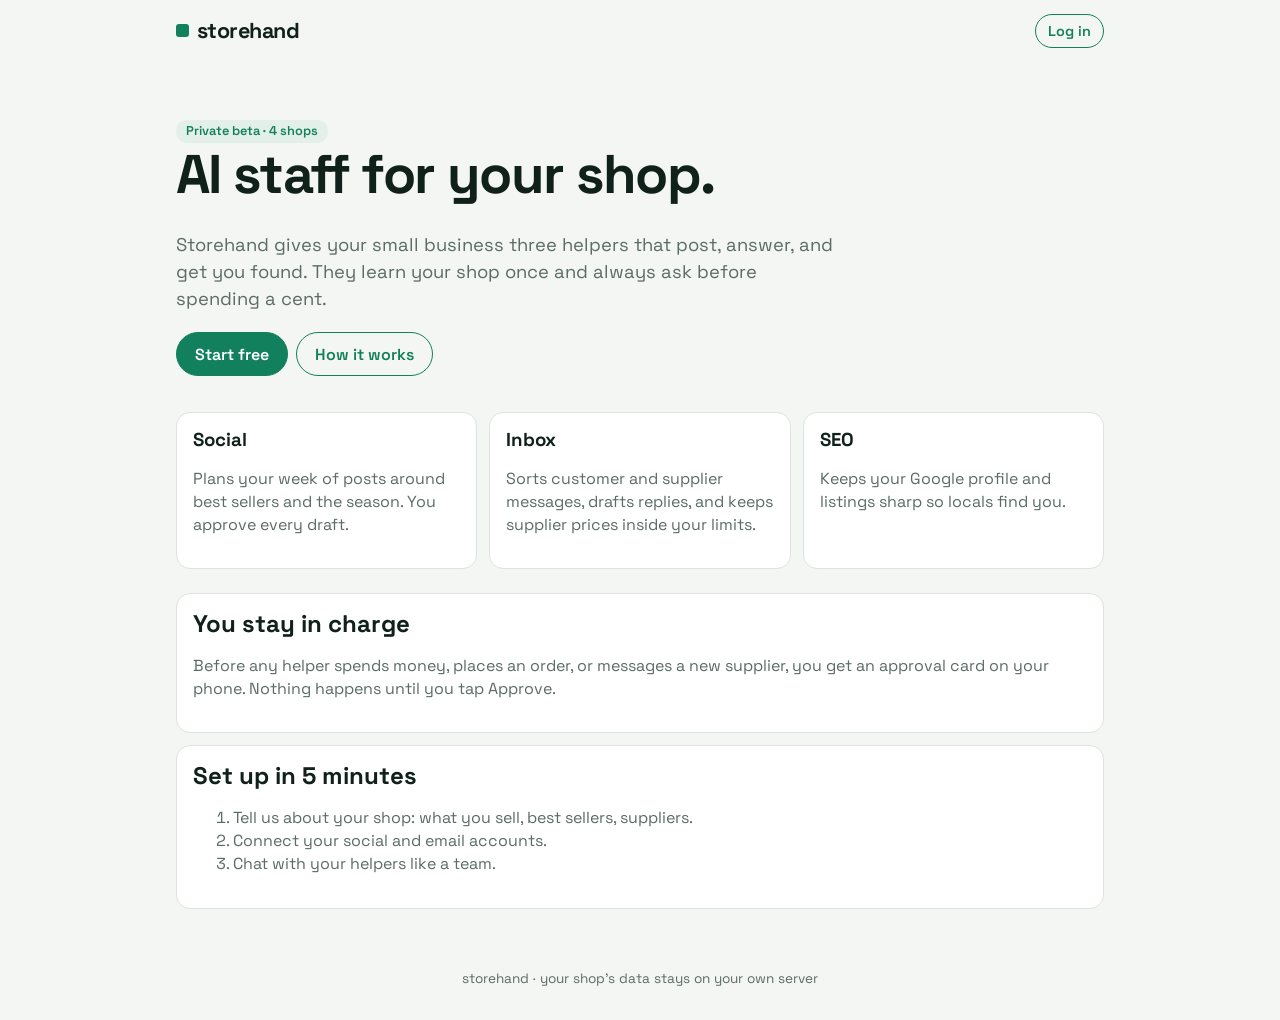
==== web/site/index.html @ 9e709774 "Cloudflare Pages site: landing, auth, onboarding wizard, dashboard; ISSUES.md Co-Authored-By: Claude" ====
<!doctype html><html lang="en"><head><meta charset="utf-8"><meta name="viewport" content="width=device-width,initial-scale=1"><meta name="theme-color" content="#12805C"><link rel="preconnect" href="https://fonts.googleapis.com"><link rel="preconnect" href="https://fonts.gstatic.com" crossorigin><link href="https://fonts.googleapis.com/css2?family=Space+Grotesk:wght@400;500;600;700&display=swap" rel="stylesheet"><link rel="stylesheet" href="styles.css"><script src="config.js"></script><title>storehand: AI staff for your shop</title>
<meta name="description" content="Three AI helpers for small shops: social posts, inbox and suppliers, and getting found online. They always ask before spending a cent."></head>
<body>
<header class="top"><a class="wordmark" href="index.html">storehand</a><a class="btn small ghost" href="login.html">Log in</a></header>
<main class="wrap">
  <section class="hero">
    <span class="pill">Private beta · 4 shops</span>
    <h1>AI staff for your shop.</h1>
    <p class="muted">Storehand gives your small business three helpers that post, answer, and get you found. They learn your shop once and always ask before spending a cent.</p>
    <div class="row" style="max-width:360px;margin-top:20px"><a class="btn" href="login.html#signup">Start free</a><a class="btn ghost" href="#how">How it works</a></div>
  </section>
  <section class="grid three" id="how">
    <div class="card"><h3>Social</h3><p class="muted">Plans your week of posts around best sellers and the season. You approve every draft.</p></div>
    <div class="card"><h3>Inbox</h3><p class="muted">Sorts customer and supplier messages, drafts replies, and keeps supplier prices inside your limits.</p></div>
    <div class="card"><h3>SEO</h3><p class="muted">Keeps your Google profile and listings sharp so locals find you.</p></div>
  </section>
  <section class="card">
    <h2>You stay in charge</h2>
    <p class="muted">Before any helper spends money, places an order, or messages a new supplier, you get an approval card on your phone. Nothing happens until you tap Approve.</p>
  </section>
  <section class="card">
    <h2>Set up in 5 minutes</h2>
    <ol class="muted"><li>Tell us about your shop: what you sell, best sellers, suppliers.</li><li>Connect your social and email accounts.</li><li>Chat with your helpers like a team.</li></ol>
  </section>
</main>
<footer>storehand · your shop's data stays on your own server</footer>
</body></html>
---- web/site/styles.css ----
:root{--accent:#12805C;--accent-2:#0e6a4c;--ink:#10201B;--bg:#F4F6F3;--card:#fff;--muted:#5b6b65;--line:#dde3de;--warn:#b45309;--radius:14px;font-family:"Space Grotesk",system-ui,sans-serif;color:var(--ink);background:var(--bg)}
*{box-sizing:border-box}body{margin:0;min-height:100vh;background:var(--bg);line-height:1.45}
a{color:var(--accent)}h1,h2,h3{line-height:1.15;margin:0 0 .5em}
.wrap{max-width:960px;margin:0 auto;padding:16px}
.top{display:flex;align-items:center;justify-content:space-between;padding:14px 16px;max-width:960px;margin:0 auto}
.wordmark{font-weight:700;font-size:1.35rem;letter-spacing:-.02em;color:var(--ink);text-decoration:none;text-transform:lowercase}
.wordmark::before{content:"";display:inline-block;width:.6em;height:.6em;border-radius:3px;background:var(--accent);margin-right:.35em;vertical-align:.05em}
.btn{display:inline-flex;align-items:center;justify-content:center;gap:.4em;min-height:44px;padding:0 18px;border-radius:999px;border:1.5px solid var(--accent);background:var(--accent);color:#fff;font:inherit;font-weight:600;text-decoration:none;cursor:pointer}
.btn:hover{background:var(--accent-2)}.btn.ghost{background:transparent;color:var(--accent)}.btn.small{min-height:34px;padding:0 12px;font-size:.9rem}.btn.danger{background:#fff;color:#b42318;border-color:#b42318}
.btn:disabled{opacity:.5;cursor:default}
.card{background:var(--card);border:1px solid var(--line);border-radius:var(--radius);padding:16px;margin:12px 0}
.muted{color:var(--muted)}.small{font-size:.88rem}
label{display:block;font-weight:600;margin:14px 0 6px}
input,textarea,select{width:100%;font:inherit;padding:12px;border:1.5px solid var(--line);border-radius:10px;background:#fff;color:var(--ink)}
input:focus,textarea:focus,select:focus{outline:none;border-color:var(--accent)}
textarea{min-height:90px;resize:vertical}
.row{display:flex;gap:8px;align-items:center}.row>*{flex:1}.row>.btn{flex:0 0 auto}
.hero{padding:40px 0 24px}.hero h1{font-size:clamp(2rem,8vw,3.4rem);letter-spacing:-.03em}.hero p{font-size:1.15rem;max-width:36em}
.grid{display:grid;gap:12px;grid-template-columns:1fr}
@media(min-width:720px){.grid.three{grid-template-columns:repeat(3,1fr)}.grid.two{grid-template-columns:1fr 1fr}}
.pill{display:inline-block;padding:2px 10px;border-radius:999px;background:#e3efe9;color:var(--accent);font-size:.8rem;font-weight:600}
.pill.warn{background:#fdf0dc;color:var(--warn)}
.tabs{display:flex;gap:4px;overflow-x:auto;border-bottom:1px solid var(--line);position:sticky;top:0;background:var(--bg);z-index:2;padding:0 8px}
.tabs button{flex:0 0 auto;background:none;border:0;border-bottom:3px solid transparent;padding:12px 12px;font:inherit;font-weight:600;color:var(--muted);cursor:pointer}
.tabs button.on{color:var(--ink);border-color:var(--accent)}
.steps{display:flex;gap:4px;margin:8px 0 16px}.steps i{flex:1;height:5px;border-radius:3px;background:var(--line)}.steps i.on{background:var(--accent)}
.list>*+*{border-top:1px solid var(--line)}.item{padding:12px 0;display:flex;gap:10px;align-items:center;justify-content:space-between}
.chat{display:flex;flex-direction:column;gap:8px;max-height:55vh;overflow-y:auto;padding:4px}
.bubble{max-width:85%;padding:10px 12px;border-radius:14px;background:#fff;border:1px solid var(--line);white-space:pre-wrap;word-wrap:break-word}
.bubble.me{align-self:flex-end;background:var(--accent);color:#fff;border-color:var(--accent)}
.bubble.err{border-color:#f1b0a9;background:#fff5f4}
.notice{padding:12px;border-radius:10px;background:#fdf0dc;color:#7a3e06;margin:12px 0}
.ok{padding:12px;border-radius:10px;background:#e3efe9;color:var(--accent-2);margin:12px 0}
.hide{display:none!important}
footer{padding:32px 16px;text-align:center;color:var(--muted);font-size:.85rem}
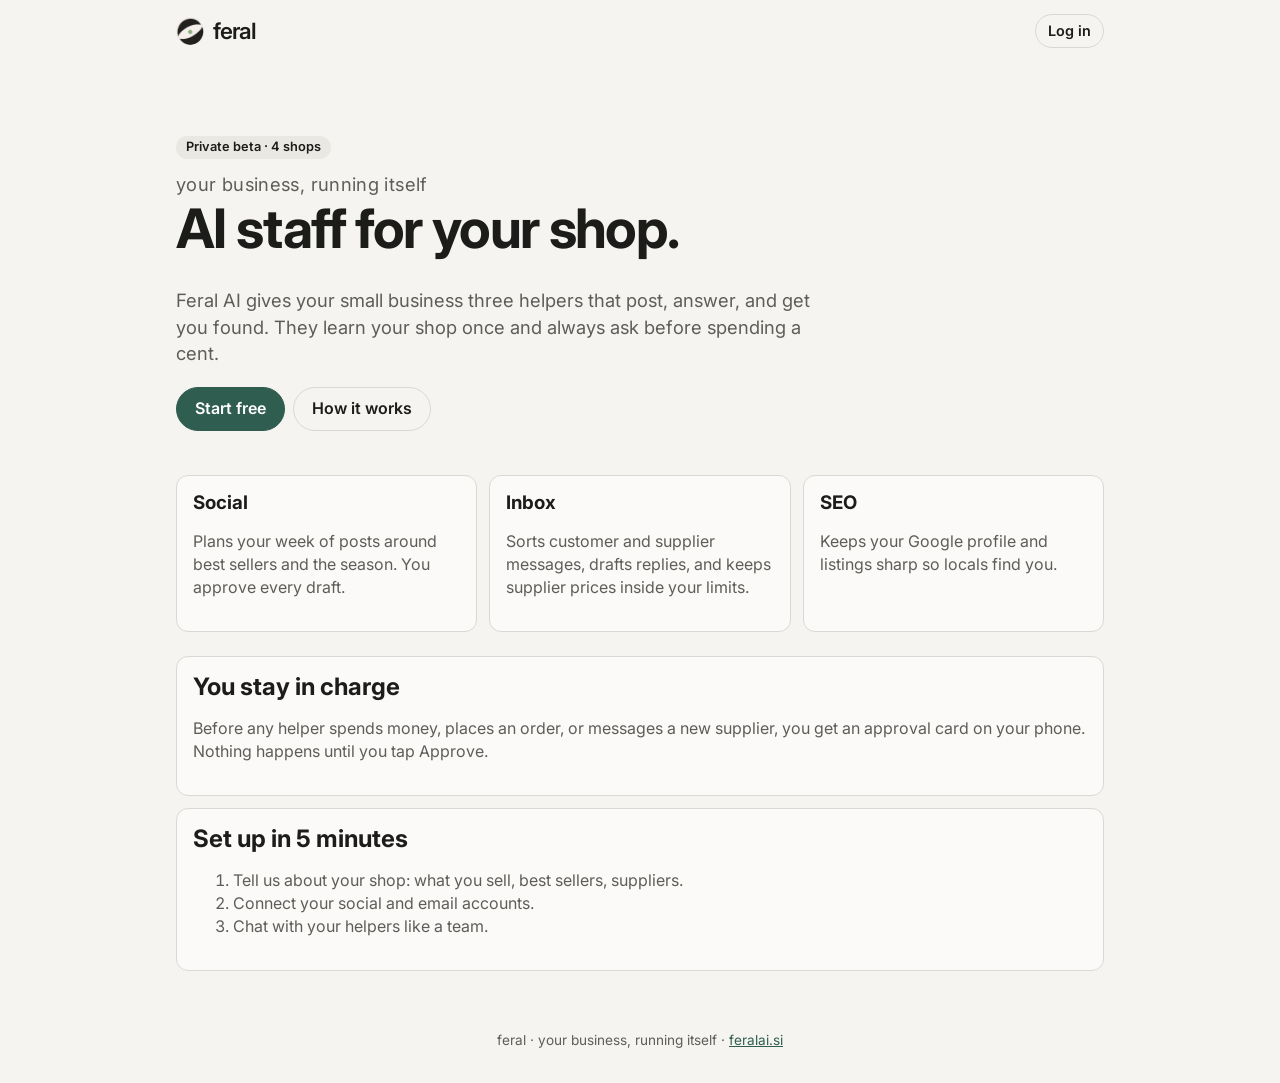
==== commit ea214e72: "Rebrand to Feral AI (feralai.si): name, logo crops, BRAND palette and Inter/system font Co-Authored-" ====
--- a/web/site/index.html
+++ b/web/site/index.html
@@ -1,12 +1,13 @@
-<!doctype html><html lang="en"><head><meta charset="utf-8"><meta name="viewport" content="width=device-width,initial-scale=1"><meta name="theme-color" content="#12805C"><link rel="preconnect" href="https://fonts.googleapis.com"><link rel="preconnect" href="https://fonts.gstatic.com" crossorigin><link href="https://fonts.googleapis.com/css2?family=Space+Grotesk:wght@400;500;600;700&display=swap" rel="stylesheet"><link rel="stylesheet" href="styles.css"><script src="config.js"></script><title>storehand: AI staff for your shop</title>
+<!doctype html><html lang="en"><head><meta charset="utf-8"><meta name="viewport" content="width=device-width,initial-scale=1"><meta name="theme-color" content="#F5F4F1" media="(prefers-color-scheme: light)"><meta name="theme-color" content="#1A1A18" media="(prefers-color-scheme: dark)"><link rel="icon" href="brand/favicon.ico" sizes="any"><link rel="icon" type="image/png" sizes="32x32" href="brand/favicon-32.png"><link rel="apple-touch-icon" href="brand/apple-touch-icon.png"><link rel="preconnect" href="https://fonts.googleapis.com"><link rel="preconnect" href="https://fonts.gstatic.com" crossorigin><link href="https://fonts.googleapis.com/css2?family=Inter:wght@400;500;600&display=swap" rel="stylesheet"><link rel="stylesheet" href="styles.css"><script src="config.js"></script><title>Feral AI: your business, running itself</title><link rel="canonical" href="https://feralai.si/"><meta property="og:title" content="Feral AI: your business, running itself"><meta property="og:url" content="https://feralai.si/"><meta property="og:image" content="https://feralai.si/brand/lockup.png"><meta property="og:type" content="website">
 <meta name="description" content="Three AI helpers for small shops: social posts, inbox and suppliers, and getting found online. They always ask before spending a cent."></head>
 <body>
-<header class="top"><a class="wordmark" href="index.html">storehand</a><a class="btn small ghost" href="login.html">Log in</a></header>
+<header class="top"><a class="wordmark" href="index.html"><picture><source srcset="brand/app-icon.png" media="(prefers-color-scheme: dark)"><img class="mark" src="brand/mark-128.png" alt="" width="28" height="28"></picture>feral</a><a class="btn small ghost" href="login.html">Log in</a></header>
 <main class="wrap">
   <section class="hero">
     <span class="pill">Private beta · 4 shops</span>
+    <p class="tagline">your business, running itself</p>
     <h1>AI staff for your shop.</h1>
-    <p class="muted">Storehand gives your small business three helpers that post, answer, and get you found. They learn your shop once and always ask before spending a cent.</p>
+    <p class="muted">Feral AI gives your small business three helpers that post, answer, and get you found. They learn your shop once and always ask before spending a cent.</p>
     <div class="row" style="max-width:360px;margin-top:20px"><a class="btn" href="login.html#signup">Start free</a><a class="btn ghost" href="#how">How it works</a></div>
   </section>
   <section class="grid three" id="how">
@@ -23,5 +24,5 @@
     <ol class="muted"><li>Tell us about your shop: what you sell, best sellers, suppliers.</li><li>Connect your social and email accounts.</li><li>Chat with your helpers like a team.</li></ol>
   </section>
 </main>
-<footer>storehand · your shop's data stays on your own server</footer>
+<footer>feral · your business, running itself · <a href="https://feralai.si">feralai.si</a></footer>
 </body></html>
--- a/web/site/styles.css
+++ b/web/site/styles.css
@@ -1,35 +1,37 @@
-:root{--accent:#12805C;--accent-2:#0e6a4c;--ink:#10201B;--bg:#F4F6F3;--card:#fff;--muted:#5b6b65;--line:#dde3de;--warn:#b45309;--radius:14px;font-family:"Space Grotesk",system-ui,sans-serif;color:var(--ink);background:var(--bg)}
+:root{--accent:#2F5D4F;--accent-2:#244a3f;--on-accent:#fff;--ink:#1C1C1A;--bg:#F5F4F1;--card:#FBFAF8;--field:#fff;--muted:#5E5D58;--line:#DAD8D2;--soft:#EAE8E3;--warn:#8a5a1c;--warn-bg:#F1EADF;--radius:12px;font-family:-apple-system,BlinkMacSystemFont,"SF Pro Text",Inter,"Segoe UI",sans-serif;color:var(--ink);background:var(--bg)}
+@media(prefers-color-scheme:dark){:root{--accent:#8FBFAB;--accent-2:#a5cdbc;--on-accent:#1A1A18;--ink:#EDECE8;--bg:#1A1A18;--card:#222220;--field:#262624;--muted:#A3A29C;--line:#3A3936;--soft:#2A2A27;--warn:#d9b98a;--warn-bg:#2e2a22}}
 *{box-sizing:border-box}body{margin:0;min-height:100vh;background:var(--bg);line-height:1.45}
 a{color:var(--accent)}h1,h2,h3{line-height:1.15;margin:0 0 .5em}
 .wrap{max-width:960px;margin:0 auto;padding:16px}
 .top{display:flex;align-items:center;justify-content:space-between;padding:14px 16px;max-width:960px;margin:0 auto}
-.wordmark{font-weight:700;font-size:1.35rem;letter-spacing:-.02em;color:var(--ink);text-decoration:none;text-transform:lowercase}
-.wordmark::before{content:"";display:inline-block;width:.6em;height:.6em;border-radius:3px;background:var(--accent);margin-right:.35em;vertical-align:.05em}
-.btn{display:inline-flex;align-items:center;justify-content:center;gap:.4em;min-height:44px;padding:0 18px;border-radius:999px;border:1.5px solid var(--accent);background:var(--accent);color:#fff;font:inherit;font-weight:600;text-decoration:none;cursor:pointer}
-.btn:hover{background:var(--accent-2)}.btn.ghost{background:transparent;color:var(--accent)}.btn.small{min-height:34px;padding:0 12px;font-size:.9rem}.btn.danger{background:#fff;color:#b42318;border-color:#b42318}
+.wordmark{display:inline-flex;align-items:center;gap:.4em;font-weight:600;font-size:1.4rem;letter-spacing:-.04em;color:var(--ink);text-decoration:none;text-transform:lowercase}
+.wordmark .mark{width:28px;height:28px;border-radius:50%;display:block}
+.tagline{color:var(--muted);font-size:1rem;letter-spacing:.02em;margin:12px 0 0}
+.btn{display:inline-flex;align-items:center;justify-content:center;gap:.4em;min-height:44px;padding:0 18px;border-radius:999px;border:1.5px solid var(--accent);background:var(--accent);color:var(--on-accent);font:inherit;font-weight:600;text-decoration:none;cursor:pointer}
+.btn:hover{background:var(--accent-2)}.btn.ghost{background:transparent;color:var(--ink);border-color:var(--line)}.btn.ghost:hover{background:var(--soft)}.btn.small{min-height:34px;padding:0 12px;font-size:.9rem}.btn.danger{background:transparent;color:#b42318;border-color:#b42318}
 .btn:disabled{opacity:.5;cursor:default}
 .card{background:var(--card);border:1px solid var(--line);border-radius:var(--radius);padding:16px;margin:12px 0}
 .muted{color:var(--muted)}.small{font-size:.88rem}
 label{display:block;font-weight:600;margin:14px 0 6px}
-input,textarea,select{width:100%;font:inherit;padding:12px;border:1.5px solid var(--line);border-radius:10px;background:#fff;color:var(--ink)}
+input,textarea,select{width:100%;font:inherit;padding:12px;border:1.5px solid var(--line);border-radius:10px;background:var(--field);color:var(--ink)}
 input:focus,textarea:focus,select:focus{outline:none;border-color:var(--accent)}
 textarea{min-height:90px;resize:vertical}
 .row{display:flex;gap:8px;align-items:center}.row>*{flex:1}.row>.btn{flex:0 0 auto}
-.hero{padding:40px 0 24px}.hero h1{font-size:clamp(2rem,8vw,3.4rem);letter-spacing:-.03em}.hero p{font-size:1.15rem;max-width:36em}
+.hero{padding:56px 0 32px}.hero h1{font-size:clamp(2rem,8vw,3.4rem);letter-spacing:-.03em}.hero p{font-size:1.15rem;max-width:36em}
 .grid{display:grid;gap:12px;grid-template-columns:1fr}
 @media(min-width:720px){.grid.three{grid-template-columns:repeat(3,1fr)}.grid.two{grid-template-columns:1fr 1fr}}
-.pill{display:inline-block;padding:2px 10px;border-radius:999px;background:#e3efe9;color:var(--accent);font-size:.8rem;font-weight:600}
-.pill.warn{background:#fdf0dc;color:var(--warn)}
+.pill{display:inline-block;padding:2px 10px;border-radius:999px;background:var(--soft);color:var(--ink);font-size:.8rem;font-weight:600}
+.pill.warn{background:var(--warn-bg);color:var(--warn)}
 .tabs{display:flex;gap:4px;overflow-x:auto;border-bottom:1px solid var(--line);position:sticky;top:0;background:var(--bg);z-index:2;padding:0 8px}
 .tabs button{flex:0 0 auto;background:none;border:0;border-bottom:3px solid transparent;padding:12px 12px;font:inherit;font-weight:600;color:var(--muted);cursor:pointer}
 .tabs button.on{color:var(--ink);border-color:var(--accent)}
 .steps{display:flex;gap:4px;margin:8px 0 16px}.steps i{flex:1;height:5px;border-radius:3px;background:var(--line)}.steps i.on{background:var(--accent)}
 .list>*+*{border-top:1px solid var(--line)}.item{padding:12px 0;display:flex;gap:10px;align-items:center;justify-content:space-between}
 .chat{display:flex;flex-direction:column;gap:8px;max-height:55vh;overflow-y:auto;padding:4px}
-.bubble{max-width:85%;padding:10px 12px;border-radius:14px;background:#fff;border:1px solid var(--line);white-space:pre-wrap;word-wrap:break-word}
-.bubble.me{align-self:flex-end;background:var(--accent);color:#fff;border-color:var(--accent)}
-.bubble.err{border-color:#f1b0a9;background:#fff5f4}
-.notice{padding:12px;border-radius:10px;background:#fdf0dc;color:#7a3e06;margin:12px 0}
-.ok{padding:12px;border-radius:10px;background:#e3efe9;color:var(--accent-2);margin:12px 0}
+.bubble{max-width:85%;padding:10px 12px;border-radius:14px;background:var(--card);border:1px solid var(--line);white-space:pre-wrap;word-wrap:break-word}
+.bubble.me{align-self:flex-end;background:var(--accent);color:var(--on-accent);border-color:var(--accent)}
+.bubble.err{border-color:#c98a83}
+.notice{padding:12px;border-radius:10px;background:var(--warn-bg);color:var(--warn);margin:12px 0}
+.ok{padding:12px;border-radius:10px;background:var(--soft);color:var(--ink);margin:12px 0}
 .hide{display:none!important}
 footer{padding:32px 16px;text-align:center;color:var(--muted);font-size:.85rem}
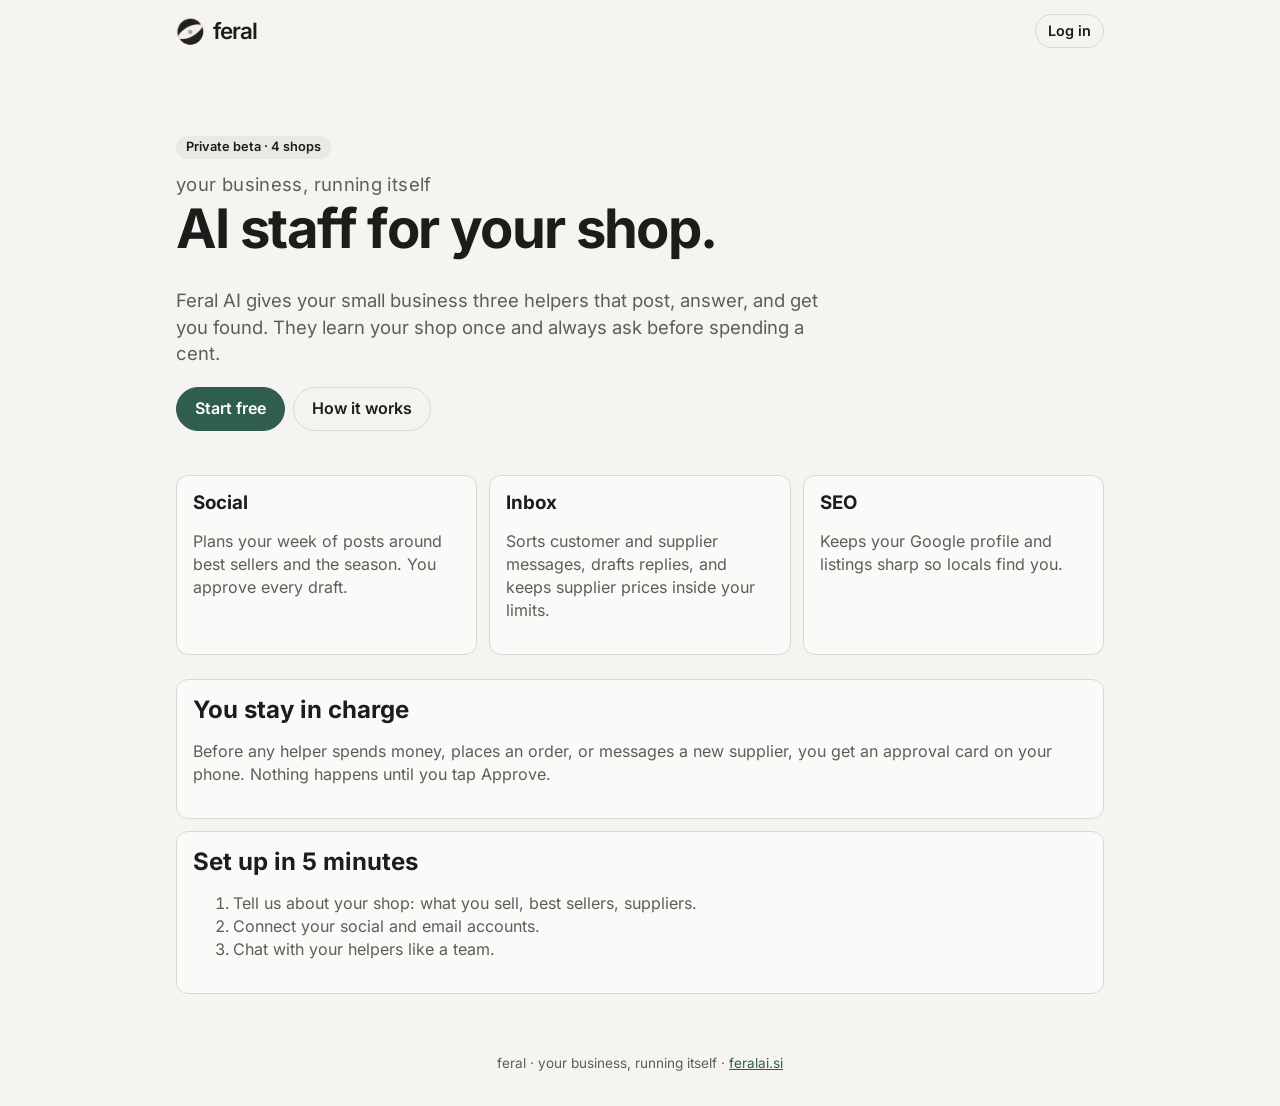
==== commit 7402032a: "Chat app: brand palette + Inter; self-host Inter, drop Google Fonts (ISSUES 17, 19) Co-Authored-By: " ====
--- a/web/site/index.html
+++ b/web/site/index.html
@@ -1,4 +1,4 @@
-<!doctype html><html lang="en"><head><meta charset="utf-8"><meta name="viewport" content="width=device-width,initial-scale=1"><meta name="theme-color" content="#F5F4F1" media="(prefers-color-scheme: light)"><meta name="theme-color" content="#1A1A18" media="(prefers-color-scheme: dark)"><link rel="icon" href="brand/favicon.ico" sizes="any"><link rel="icon" type="image/png" sizes="32x32" href="brand/favicon-32.png"><link rel="apple-touch-icon" href="brand/apple-touch-icon.png"><link rel="preconnect" href="https://fonts.googleapis.com"><link rel="preconnect" href="https://fonts.gstatic.com" crossorigin><link href="https://fonts.googleapis.com/css2?family=Inter:wght@400;500;600&display=swap" rel="stylesheet"><link rel="stylesheet" href="styles.css"><script src="config.js"></script><title>Feral AI: your business, running itself</title><link rel="canonical" href="https://feralai.si/"><meta property="og:title" content="Feral AI: your business, running itself"><meta property="og:url" content="https://feralai.si/"><meta property="og:image" content="https://feralai.si/brand/lockup.png"><meta property="og:type" content="website">
+<!doctype html><html lang="en"><head><meta charset="utf-8"><meta name="viewport" content="width=device-width,initial-scale=1"><meta name="theme-color" content="#F5F4F1" media="(prefers-color-scheme: light)"><meta name="theme-color" content="#1A1A18" media="(prefers-color-scheme: dark)"><link rel="icon" href="brand/favicon.ico" sizes="any"><link rel="icon" type="image/png" sizes="32x32" href="brand/favicon-32.png"><link rel="apple-touch-icon" href="brand/apple-touch-icon.png"><link rel="preload" href="fonts/inter.woff2" as="font" type="font/woff2" crossorigin><link rel="stylesheet" href="styles.css"><script src="config.js"></script><title>Feral AI: your business, running itself</title><link rel="canonical" href="https://feralai.si/"><meta property="og:title" content="Feral AI: your business, running itself"><meta property="og:url" content="https://feralai.si/"><meta property="og:image" content="https://feralai.si/brand/lockup.png"><meta property="og:type" content="website">
 <meta name="description" content="Three AI helpers for small shops: social posts, inbox and suppliers, and getting found online. They always ask before spending a cent."></head>
 <body>
 <header class="top"><a class="wordmark" href="index.html"><picture><source srcset="brand/app-icon.png" media="(prefers-color-scheme: dark)"><img class="mark" src="brand/mark-128.png" alt="" width="28" height="28"></picture>feral</a><a class="btn small ghost" href="login.html">Log in</a></header>
--- a/web/site/styles.css
+++ b/web/site/styles.css
@@ -1,3 +1,4 @@
+@font-face{font-family:Inter;font-style:normal;font-weight:100 900;font-display:swap;src:url(fonts/inter.woff2) format("woff2")}
 :root{--accent:#2F5D4F;--accent-2:#244a3f;--on-accent:#fff;--ink:#1C1C1A;--bg:#F5F4F1;--card:#FBFAF8;--field:#fff;--muted:#5E5D58;--line:#DAD8D2;--soft:#EAE8E3;--warn:#8a5a1c;--warn-bg:#F1EADF;--radius:12px;font-family:-apple-system,BlinkMacSystemFont,"SF Pro Text",Inter,"Segoe UI",sans-serif;color:var(--ink);background:var(--bg)}
 @media(prefers-color-scheme:dark){:root{--accent:#8FBFAB;--accent-2:#a5cdbc;--on-accent:#1A1A18;--ink:#EDECE8;--bg:#1A1A18;--card:#222220;--field:#262624;--muted:#A3A29C;--line:#3A3936;--soft:#2A2A27;--warn:#d9b98a;--warn-bg:#2e2a22}}
 *{box-sizing:border-box}body{margin:0;min-height:100vh;background:var(--bg);line-height:1.45}
